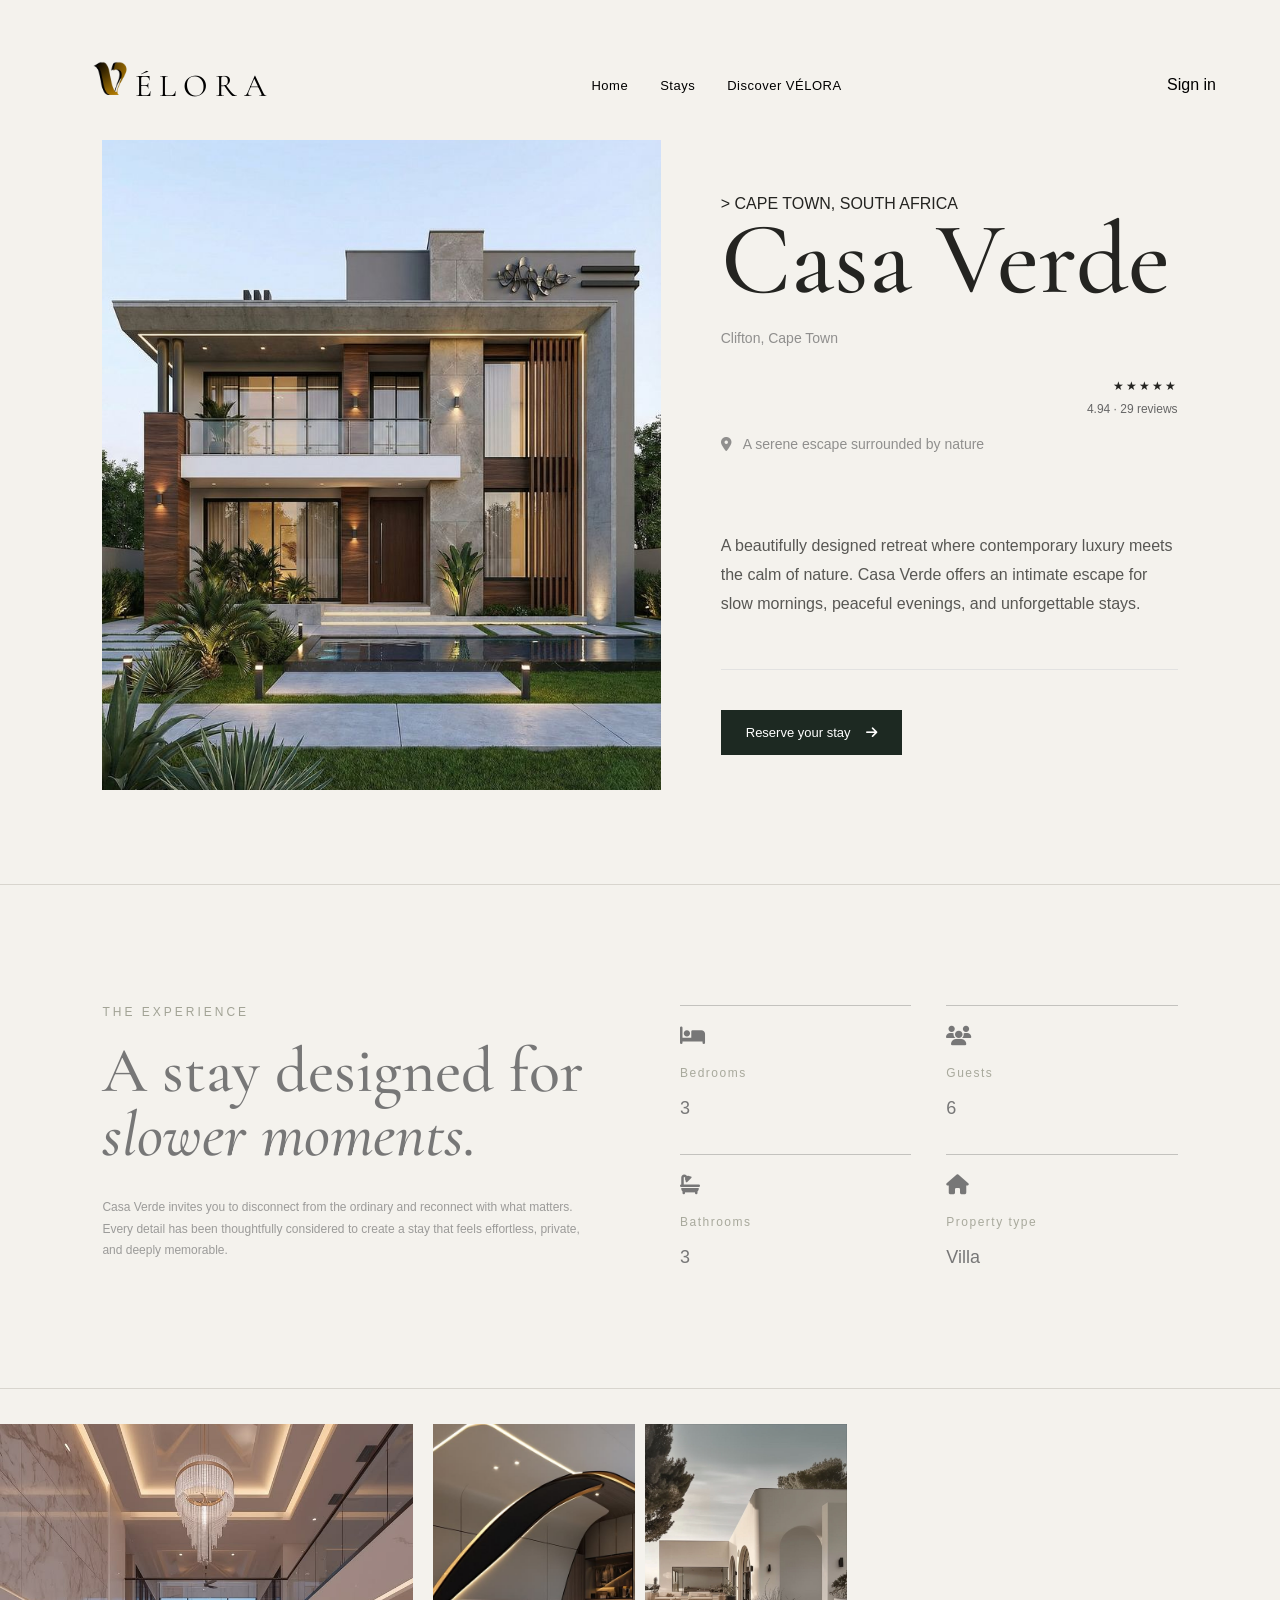
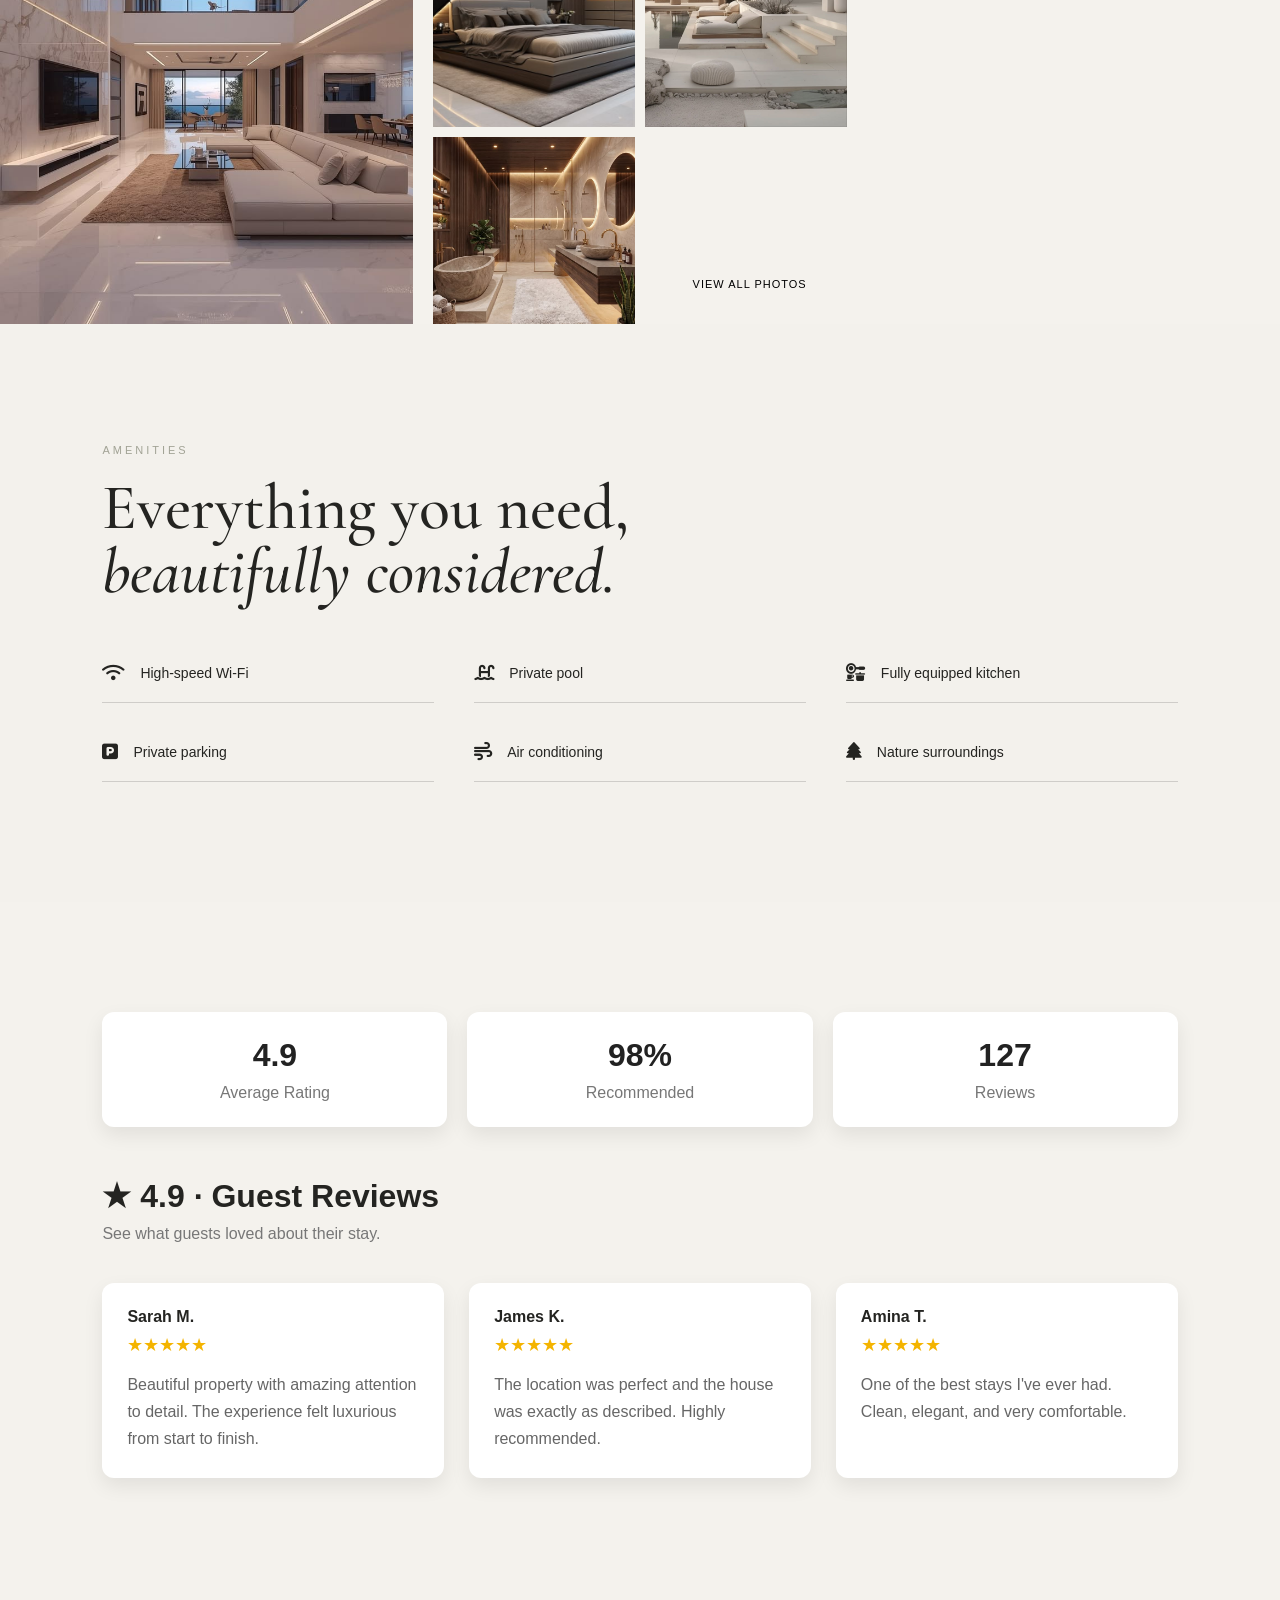
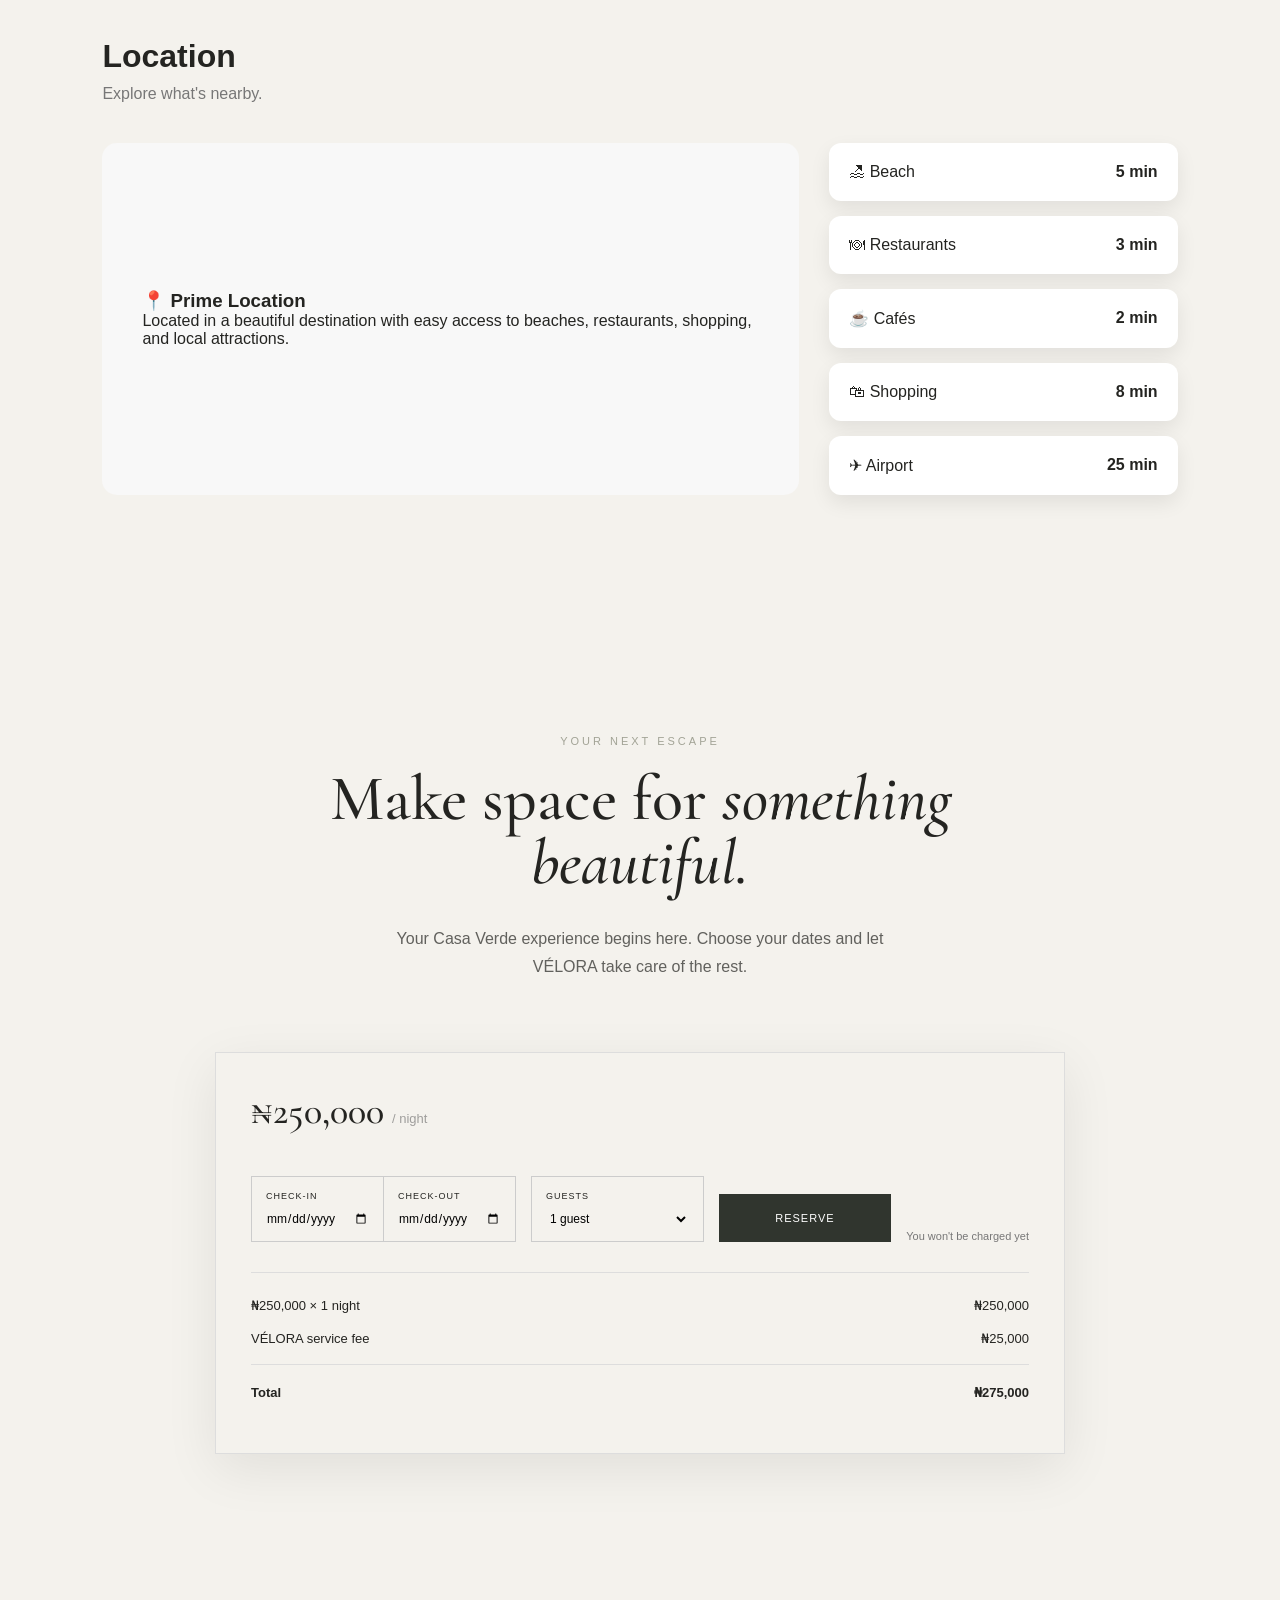
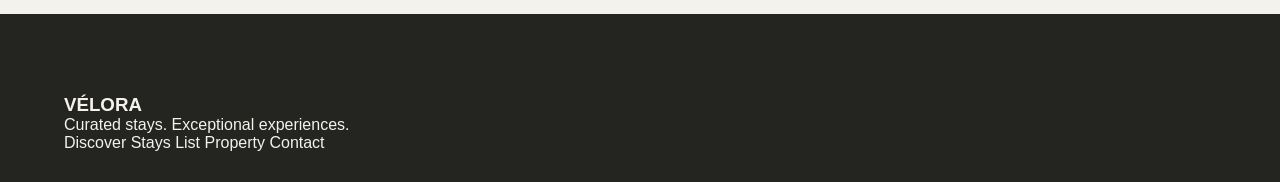
==== casa-verde.html @ ba7c0f35 "Iniial commit" ====
<!DOCTYPE html>
<html lang="en">
<head>
    <meta charset="UTF-8">
    <meta name="viewport" content="width=device-width, initial-scale=1.0">

    <title>Casa Verde | VÉLORA</title>

    <!-- Google Fonts -->
    <link rel="preconnect" href="https://fonts.googleapis.com">
    <link rel="preconnect" href="https://fonts.gstatic.com" crossorigin>

    <link href="https://fonts.googleapis.com/css2?family=Cormorant+Garamond:wght@400;500;600;700&family=Inter:wght@300;400;500;600&display=swap" rel="stylesheet">

    <!-- Font Awesome -->
    <link rel="stylesheet" href="https://cdnjs.cloudflare.com/ajax/libs/font-awesome/6.5.2/css/all.min.css">

    <!-- CSS -->
    <link rel="stylesheet" href="velora.css">
</head>

<body>

    <!-- HEADER -->
    <header class="navbar2">

                   <div class="logo"><img src="logo-removebg-preview.png" class="logm"> <span class="logt">É L O R A</span></div>

        <nav class="nav-links">
            <a href="velora.html">Home</a>
            <a href="stays.html">Stays</a>
            <a href="discover.html">Discover VÉLORA</a>
        </nav>

        <div class="nav-actions">
          

            <a href="sign.html" class="sign-in-btn">
                Sign in
            </a>

            <button class="menu-btn">
                <i class="fa-solid fa-bars"></i>
            </button>
        </div>

    </header>


    <!-- PROPERTY HERO -->
    <main>

        <section class="property-hero">

            <div class="property-hero-image">
                <img src="c.jpeg" alt="Casa Verde">
            </div>

            <div class="property-hero-content">

                <p class="section-label"
                   id="propertyCountry"></p>>
                    CAPE TOWN, SOUTH AFRICA
                </p>


                <h1>
                    Casa Verde
                </h1>
 <p class="property-location"
   id="propertyLocation">

    Clifton, Cape Town

</p>

            <div class="property-rating">

                <span>
                    ★★★★★
                </span>
<p id="propertyRating">
    4.94 · 29 reviews
</p>
            </div>
                <p class="property-location">
                    <i class="fa-solid fa-location-dot"></i>
                    A serene escape surrounded by nature
                </p>

                <p class="property-description">
                    A beautifully designed retreat where contemporary luxury
                    meets the calm of nature. Casa Verde offers an intimate
                    escape for slow mornings, peaceful evenings, and unforgettable stays.
                </p>

                <a href="#booking" class="primary-btn">
                    Reserve your stay
                    <i class="fa-solid fa-arrow-right"></i>
                </a>

            </div>

        </section>


        <!-- PROPERTY DETAILS -->
        <section class="property-details">

            <div class="details-intro">

                <p class="section-label">
                    THE EXPERIENCE
                </p>

                <h2>
                    A stay designed for
                    <em>slower moments.</em>
                </h2>

                <p>
                    Casa Verde invites you to disconnect from the ordinary
                    and reconnect with what matters. Every detail has been
                    thoughtfully considered to create a stay that feels
                    effortless, private, and deeply memorable.
                </p>

            </div>


            <div class="property-info-grid">

                <div class="info-item">
                    <i class="fa-solid fa-bed"></i>
                    <span>Bedrooms</span>
                    <strong>3</strong>
                </div>

                <div class="info-item">
                    <i class="fa-solid fa-users"></i>
                    <span>Guests</span>
                    <strong>6</strong>
                </div>

                <div class="info-item">
                    <i class="fa-solid fa-bath"></i>
                    <span>Bathrooms</span>
                    <strong>3</strong>
                </div>

                <div class="info-item">
                    <i class="fa-solid fa-house"></i>
                    <span>Property type</span>
                    <strong>Villa</strong>
                </div>

            </div>

        </section>


        <!-- GALLERY -->
   

        <!-- IMAGE GALLERY -->

        <section class="gallery-grid">

            <div class="gallery-main">
<img id="mainPropertyImage"
     src="ca1.jpeg"
     alt="The Olive Residence">

            </div>


            <div class="gallery-small">

                <img src="ca2.jpeg"
                     alt="Living room">

                <img src="ca3.jpeg"
                     alt="Bedroom">
  <div class="gs">
                 <img src="ca4.jpeg"
                     alt="Outdoor area"></div>
                     

              <a href="photo-casa.html">
                  <button class="view-gallery-btn">

                    View all photos

                </button>

              </a>
            </div>

        </section>


        <!-- AMENITIES -->
        <section class="amenities-section">

            <div class="amenities-heading">

                <p class="section-label">
                    AMENITIES
                </p>

                <h2>
                    Everything you need,
                    <em>beautifully considered.</em>
                </h2>

            </div>


            <div class="amenities-grid">

                <div class="amenity">
                    <i class="fa-solid fa-wifi"></i>
                    <span>High-speed Wi-Fi</span>
                </div>

                <div class="amenity">
                    <i class="fa-solid fa-water-ladder"></i>
                    <span>Private pool</span>
                </div>

                <div class="amenity">
                    <i class="fa-solid fa-kitchen-set"></i>
                    <span>Fully equipped kitchen</span>
                </div>

                <div class="amenity">
                    <i class="fa-solid fa-square-parking"></i>
                    <span>Private parking</span>
                </div>

                <div class="amenity">
                    <i class="fa-solid fa-wind"></i>
                    <span>Air conditioning</span>
                </div>

                <div class="amenity">
                    <i class="fa-solid fa-tree"></i>
                    <span>Nature surroundings</span>
                </div>

            </div>

        </section>

        <section class="reviews-section">

<div class="review-stats">

    <div class="stat-card">
        <h3>4.9</h3>
        <p>Average Rating</p>
    </div>

    <div class="stat-card">
        <h3>98%</h3>
        <p>Recommended</p>
    </div>

    <div class="stat-card">
        <h3>127</h3>
        <p>Reviews</p>
    </div>

</div>

    <div class="reviews-header">

        <h2>★ 4.9 · Guest Reviews</h2>

        <p>See what guests loved about their stay.</p>

    </div>

    <div class="reviews-grid">

        <div class="review-card">

            <h4>Sarah M.</h4>

            <span>★★★★★</span>

            <p>
                Beautiful property with amazing attention to detail.
                The experience felt luxurious from start to finish.
            </p>

        </div>

        <div class="review-card">

            <h4>James K.</h4>

            <span>★★★★★</span>

            <p>
                The location was perfect and the house was exactly
                as described. Highly recommended.
            </p>

        </div>

        <div class="review-card">

            <h4>Amina T.</h4>

            <span>★★★★★</span>

            <p>
                One of the best stays I've ever had.
                Clean, elegant, and very comfortable.
            </p>

        </div>

    </div>

</section>
<section class="location-section">

    <div class="section-title">
        <h2>Location</h2>
        <p>Explore what's nearby.</p>
    </div>

    <div class="location-grid">

        <div class="map-placeholder">

            <h3>📍 Prime Location</h3>

            <p>
                Located in a beautiful destination with easy access
                to beaches, restaurants, shopping, and local attractions.
            </p>

        </div>

        <div class="nearby-places">

            <div class="place-item">
                <span>🏖 Beach</span>
                <strong>5 min</strong>
            </div>

            <div class="place-item">
                <span>🍽 Restaurants</span>
                <strong>3 min</strong>
            </div>

            <div class="place-item">
                <span>☕ Cafés</span>
                <strong>2 min</strong>
            </div>

            <div class="place-item">
                <span>🛍 Shopping</span>
                <strong>8 min</strong>
            </div>

            <div class="place-item">
                <span>✈ Airport</span>
                <strong>25 min</strong>
            </div>

        </div>

    </div>

</section>

        <!-- BOOKING -->
       <!-- BOOKING -->
<section class="booking-section" id="booking">

    <div class="booking-content">

        <p class="section-label">
            YOUR NEXT ESCAPE
        </p>

        <h2>
            Make space for
            <em>something beautiful.</em>
        </h2>

        <p>
            Your Casa Verde experience begins here.
            Choose your dates and let VÉLORA take care of the rest.
        </p>

    </div>


    <!-- BOOKING CARD -->

            <aside class="booking-card">

                <div class="booking-price">

                    <strong id="propertyPrice">
    ₦250,000
</strong>
                    <span>
                        / night
                    </span>

                </div>


                <div class="booking-form">


                    <div class="booking-dates">

                        <div>

                            <label>
                                CHECK-IN
                            </label>

                            <input
                                type="date"
                                id="checkIn"
                            >

                        </div>


                        <div>

                            <label>
                                CHECK-OUT
                            </label>

                            <input
                                type="date"
                                id="checkOut"
                            >

                        </div>

                    </div>


                    <div class="guest-selector">

                        <label>
                            GUESTS
                        </label>

                        <select id="guestCount">

                            <option value="1">
                                1 guest
                            </option>

                            <option value="2">
                                2 guests
                            </option>

                            <option value="3">
                                3 guests
                            </option>

                            <option value="4">
                                4 guests
                            </option>

                        </select>

                    </div>


                    <button
                        class="reserve-btn"
                        id="reserveButton">

                        Reserve

                    </button>


                    <p class="booking-note">

                        You won't be charged yet

                    </p>

                </div>


                <div class="price-breakdown">

                    <div>

                        <span>
                            ₦250,000 ×
                            <span id="nightCount">
                                1
                            </span>
                            night
                        </span>

                        <span id="stayTotal">
                            ₦250,000
                        </span>

                    </div>


                    <div>

                        <span>
                            VÉLORA service fee
                        </span>

                        <span>
                            ₦25,000
                        </span>

                    </div>


                    <div class="total-price">

                        <strong>
                            Total
                        </strong>

                        <strong id="totalPrice">
                            ₦275,000
                        </strong>

                    </div>

                </div>

            </aside>

        </section>

    </main>


    <footer class="footer">

    <div class="footer-content">

        <h3>VÉLORA</h3>

        <p>
            Curated stays. Exceptional experiences.
        </p>

        <div class="footer-links">

            <a href="discover.html">Discover</a>
            <a href="stays.html">Stays</a>
            <a href="list-property.html">List Property</a>
            <a href="contact.html">Contact</a>

        </div>

    </div>

</footer>
  
    <script src="velora.js"></script>

</body>

</html>
---- velora.css ----
/* =========================
   VÉLORA DESIGN SYSTEM
========================= */
html{
    scroll-behavior:smooth;
}
:root {
    --ivory: #F4F2ED;
    --charcoal: #242421;
    --olive: #777A68;
    --sand: #D8D0C2;
    --forest: #30352E;
    --white: #FFFFFF;

    --heading-font: "Cormorant Garamond", serif;
    --body-font: "Manrope", sans-serif;
}

/* =========================
   RESET
========================= */

* {
    margin: 0;
    padding: 0;
    box-sizing: border-box;
}

html {
    scroll-behavior: smooth;
}

body {
    background-color: var(--ivory);
    color: var(--charcoal);
    font-family: var(--body-font);
}

img {
    width: 100%;
    display: block;
}

a {
    color: inherit;
    text-decoration: none;
}

button {
    font-family: inherit;
    cursor: pointer;
}

/* =========================
   NAVIGATION
========================= */

.navbar {
    position: absolute;
    top: 0;
    left: 0;
    width: 100%;
    padding: 24px 5%;
    display: flex;
    align-items: center;
    justify-content: space-between;
    color: var(--white);
    z-index: 10;
}

.navbar2 {
    position: absolute;
    top: 0;
    left: 0;
    width: 100%;
    padding: 24px 5%;
    display: flex;
    align-items: center;
    justify-content: space-between;
    color: black;
    z-index: 10;
}


.logo {
    display: flex;
    align-items: center;
  gap: 3px;
}
.logm{
    margin-top: 32px;
    height: 90px;
    width: auto;
    
}
.logt{
    font-size: 32px;
margin-left: -22px;
padding-left: 0;
font-family: var(--heading-font);
}
.nav-links {
    display: flex;
    gap: 32px;
}

.nav-links a,
.sign-in {
    font-size: 13px;
    letter-spacing: 0.5px;
}

.nav-actions {
    display: flex;
    align-items: center;
    gap: 24px;
}

.list-property {
    border: 1px solid rgba(255, 255, 255, 0.7);
    padding: 12px 20px;
    font-size: 12px;
}

.menu-btn {
    display: none;
    background: none;
    border: none;
    color: black;
    font-size: 24px;
}


/* =========================
   HERO
========================= */

.hero {
    min-height: 100vh;

    position: relative;

    background-image: url("1a.jpeg");
    background-size: cover;
    background-position: center;

    display: flex;
    align-items: center;
    justify-content: center;

    color: var(--white);
}

.hero-overlay {
    position: absolute;
    inset: 0;

    background: rgba(0, 0, 0, 0.28);
}

.hero-content {
    position: relative;

    max-width: 850px;
    text-align: center;

    padding: 20px;
}

.hero-label {
    font-size: 11px;
    letter-spacing: 3px;
    margin-bottom: 24px;
}

.hero h1 {
    font-family: var(--heading-font);

    font-size: clamp(56px, 7vw, 100px);

    font-weight: 400;
    line-height: 0.95;

    margin-bottom: 24px;
}

.hero-description {
    max-width: 500px;
    margin: auto;

    font-size: 15px;
    line-height: 1.7;
}



.search-bar {
    position: absolute;
    bottom: 40px;
    left: 50%;
    transform: translateX(-50%);
    width: 90%;
    max-width: 1000px;
    background: var(--ivory);
    color: var(--charcoal);
    padding: 10px;
    display: flex;
    align-items: center;
    box-shadow: 0 10px 40px rgba(0, 0, 0, 0.15);
}

.search-item {
    flex: 1;
    padding: 12px 20px;
    border-right: 1px solid #ddd;
}


.search-btn {
    border: none;
    background: var(--forest);
    color: var(--white);

    padding: 20px 28px;

    text-transform: uppercase;
    letter-spacing: 1px;
    font-size: 11px;
}


.search-item label {

    font-size: 11px;

    letter-spacing: 1.5px;

    color: #333;

}


.search-item input {

    width: 100%;

    border: none;

    outline: none;

    background: transparent;

    font-family: inherit;

    font-size: 15px;

    color: #333;

}


.search-item input::placeholder {

    color: #777;

}


/* GUEST CONTROL */

.guest-control {

    display: flex;

    align-items: center;

    gap: 15px;

}


.guest-control button {

    width: 28px;

    height: 28px;

    border: 1px solid #aaa;

    background: transparent;

    font-size: 18px;

    cursor: pointer;

    transition: 0.3s ease;

}


.guest-control button:hover {

    background-color: var(--forest);

    color: white;

    border-color: var(--forest);

}


.guest-control span {

    min-width: 3px;

    text-align: center;

}



.search-btn {
    border: none;

    background: var(--forest);
    color: var(--white);

    padding: 20px 28px;

    text-transform: uppercase;
    letter-spacing: 1px;
    font-size: 11px;
}


/* =========================
   INTRODUCTION SECTION
========================= */

.intro-section {
    min-height: 800px;

    padding: 140px 8%;

    display: grid;
    grid-template-columns: 0.9fr 1.1fr;
    gap: 10%;

    align-items: center;
}

.intro-content {
    max-width: 520px;
}

.section-label {
    margin-bottom: 30px;
    font-size: 10px;
    letter-spacing: 3px;
    text-transform: uppercase;

    color: var(--olive);
}

.intro-content h2 {
    font-family: var(--heading-font);
    font-size: clamp(48px, 5vw, 76px);
    font-weight: 400;
    line-height: 0.95;
    margin-bottom: 35px;
}

.intro-content h2 em {
    display: block;
    color: var(--olive);
}

.intro-text {
    max-width: 400px;

    color: #666;

    font-size: 15px;
    line-height: 1.8;

    margin-bottom: 35px;
}

.text-link {
    display: inline-flex;
    align-items: center;
    gap: 15px;

    font-size: 12px;
    text-transform: uppercase;
    letter-spacing: 1.5px;

    border-bottom: 1px solid var(--charcoal);

    padding-bottom: 8px;
}

.text-link span {
    font-size: 18px;
    transition: transform 0.3s ease;
}

.text-link:hover span {
    transform: translateX(8px);
}

.intro-image {
    height: 650px;
    overflow: hidden;
}

.intro-image {
    width: 100%;
    height: 100%;
    object-fit: cover;
    transition: transform 0.8s ease;
}

.intro-image:hover img {
    transform: scale(1.04);
}

/* =========================
   FEATURED STAYS
========================= */

.featured-stays {
    padding: 140px 5%;
}

.section-header {
    display: flex;
    align-items: end;
    justify-content: space-between;

    margin-bottom: 60px;
}

.section-header h2 {
    font-family: var(--heading-font);

    font-size: clamp(50px, 6vw, 82px);

    font-weight: 400;
    line-height: 0.9;
}

.section-header h2 em {
    color: var(--olive);
}

.stays-grid {
    display: grid;

    grid-template-columns: repeat(3, 1fr);

    gap: 24px;
}

.stay-card {
    cursor: pointer;
}

.stay-image {
    height: 500px;

    position: relative;

    overflow: hidden;

    background-color: var(--sand);
}

.stay-image img {
    width: 100%;
    height: 100%;

    object-fit: cover;

    transition: transform 0.8s ease;
}

.stay-card:hover .stay-image img {
    transform: scale(1.05);
}

.favorite-btn {
    position: absolute;
    top: 20px;
    right: 20px;
    width: 42px;
    height: 42px;
    cursor: pointer;
    border: none;
    border-radius: 50%;
    background: rgba(255, 255, 255, 0.9);
    font-size: 22px;
    transition: all 0.3s ease;
}

.favorite-btn:hover {
    background: var(--forest);
    color: var(--white);
}
.favorite-btn.liked{
    color: rgb(177, 9, 9);
}
.stay-info {
    padding-top: 20px;
}

.stay-title {
    display: flex;

    justify-content: space-between;
    align-items: center;
}

.stay-title h3 {
    font-family: var(--heading-font);

    font-size: 28px;

    font-weight: 500;
}

.stay-title span {
    font-size: 10px;
    letter-spacing: 2px;
}

.stay-location {
    margin-top: 6px;

    font-size: 13px;
}

.stay-details {
    margin-top: 12px;

    color: #777;

    font-size: 12px;
}

.stay-price {
    margin-top: 15px;

    font-size: 14px;
    font-weight: 600;
}

.stay-price span {
    color: #777;
    font-weight: 400;
}

/* =========================
   DESTINATIONS
========================= */

.destinations-section {
    padding: 140px 5%;

    background-color: var(--sand);
}

.destinations-header {
    display: flex;

    align-items: end;
    justify-content: space-between;

    margin-bottom: 60px;
}

.destinations-header h2 {
    font-family: var(--heading-font);

    font-size: clamp(50px, 6vw, 82px);

    font-weight: 400;
    line-height: 0.9;
}

.destinations-header h2 em {
    color: var(--olive);
}

.destinations-intro {
    max-width: 300px;

    color: #666;

    font-size: 14px;
    line-height: 1.7;
}

.destinations-grid {
    display: grid;

    grid-template-columns: 1.4fr 1fr 1fr;

    gap: 20px;

    min-height: 650px;
}

.destination-card {
    position: relative;

    min-height: 500px;

    overflow: hidden;

    color: var(--white);
}

.destination-card img {
    width: 100%;
    height: 100%;

    object-fit: cover;

    transition: transform 0.8s ease;
}

.destination-card:hover img {
    transform: scale(1.06);
}

.destination-overlay {
    position: absolute;

    inset: 0;

    background: linear-gradient(
        to top,
        rgba(0, 0, 0, 0.65),
        transparent 60%
    );
}

.destination-content {
    position: absolute;

    left: 30px;
    bottom: 30px;
}

.destination-content p {
    font-size: 10px;

    letter-spacing: 3px;

    margin-bottom: 10px;
}

.destination-content h3 {
    font-family: var(--heading-font);

    font-size: 52px;

    font-weight: 400;

    margin-bottom: 10px;
}

.destination-content span {
    font-size: 11px;

    letter-spacing: 1px;

    text-transform: uppercase;
}

/* =========================
   SIGNATURE PROPERTY
========================= */

.signature-property {
    padding: 160px 8%;

    display: grid;

    grid-template-columns: 1.1fr 0.9fr;

    gap: 10%;

    align-items: center;
}

.signature-image {
    height: 750px;

    position: relative;

    overflow: hidden;
}

.signature-image img {
    width: 100%;
    height: 100%;

    object-fit: cover;

    transition: transform 1s ease;
}

.signature-image:hover img {
    transform: scale(1.04);
}

.image-label {
    position: absolute;

    left: 25px;
    bottom: 25px;

    color: var(--white);

    font-size: 10px;

    letter-spacing: 2px;
}

.signature-content {
    max-width: 480px;
}

.signature-content h2 {
    font-family: var(--heading-font);

    font-size: clamp(50px, 5vw, 78px);

    font-weight: 400;

    line-height: 0.9;

    margin-bottom: 35px;
}

.signature-content h2 em {
    display: block;

    color: var(--olive);
}

.signature-description {
    color: #666;

    font-size: 15px;

    line-height: 1.8;

    margin-bottom: 45px;
}

.property-details {
    display: grid;

    grid-template-columns: repeat(3, 1fr);

    gap: 20px;

    padding: 25px 0;

    margin-bottom: 35px;

    border-top: 1px solid #D8D5CE;
    border-bottom: 1px solid #D8D5CE;
}

.property-details span {
    display: block;

    font-size: 9px;

    letter-spacing: 1.5px;

    color: var(--olive);

    margin-bottom: 8px;
}

.property-details p {
    font-size: 12px;
}

/* =========================
   SERVICES
========================= */

.services-section {
    padding: 140px 8%;

    background-color: var(--sand);
}

.services-header {
    max-width: 650px;

    margin-bottom: 90px;
}

.services-header h2 {
    font-family: var(--heading-font);

    font-size: clamp(50px, 6vw, 82px);

    font-weight: 400;

    line-height: 0.9;
}

.services-header h2 em {
    display: block;

    color: var(--olive);
}

.services-grid {
    display: grid;

    grid-template-columns: repeat(4, 1fr);

    border-top: 1px solid rgba(36, 36, 33, 0.25);
}

.service-item {
    position: relative;
    padding: 35px 30px 20px 0;
    min-height: 300px;
    border-right: 1px solid rgba(36, 36, 33, 0.25);
}

.back1{
    background: url(d1.jpeg);
    background-size: cover;
    height: 250px;
}

.back2{
    background: url(d2.jpeg);
    background-size: cover;
    height: 250px;
}

.back3{
    background: url(d3.jpeg);
    background-size: cover;
    height: 250px;
}

.back4{
    background: url(d4.jpeg);
    background-size: cover;
    height: 250px;
}

.service-item:not(:first-child) {
    padding-left: 30px;
}

.service-item:last-child {
    border-right: none;
}

.service-number {
    font-size: 11px;

    color: black;
}

.service-icon {
    margin-top: 50px;

    font-size: 32px;

    font-family: var(--heading-font);
}

.service-item h3 {
    margin-top: 25px;

    font-family: var(--heading-font);

    font-size: 28px;

    font-weight: 500;
}

.service-item p {
    max-width: 220px;

    margin-top: 15px;

    color: #666;

    font-size: 13px;

    line-height: 1.7;
}

/* =========================
   CTA SECTION
========================= */

.cta-section {
    min-height: 650px;

    padding: 120px 8%;

    display: flex;
    align-items: center;
    justify-content: center;

    text-align: center;

    background-color: var(--forest);

    color: var(--ivory);
}

.cta-content {
    max-width: 800px;
}

.cta-content .section-label {
    color: var(--sand);
}

.cta-content h2 {
    font-family: var(--heading-font);

    font-size: clamp(60px, 8vw, 110px);

    font-weight: 400;

    line-height: 0.85;

    margin-bottom: 50px;
}

.cta-content h2 em {
    display: block;

    color: var(--sand);
}

.cta-button {
    display: inline-flex;

    align-items: center;
    gap: 20px;

    padding: 18px 28px;

    border: 1px solid var(--sand);

    font-size: 11px;

    text-transform: uppercase;

    letter-spacing: 1.5px;

    transition: all 0.3s ease;
}

.cta-button:hover {
    background-color: var(--ivory);

    color: var(--forest);
}

.cta-button span {
    font-size: 18px;
}

/* =========================
   NEWSLETTER
========================= */

.newsletter-section {
    padding: 120px 8%;

    display: flex;

    align-items: end;
    justify-content: space-between;

    gap: 60px;
}

.newsletter-content {
    max-width: 500px;
}

.newsletter-content h2 {
    font-family: var(--heading-font);

    font-size: 64px;

    font-weight: 400;

    margin-bottom: 20px;
}

.newsletter-content > p:last-child {
    color: #666;

    font-size: 14px;

    line-height: 1.7;
}

.newsletter-form {
    display: flex;

    width: 100%;
    max-width: 500px;

    border-bottom: 1px solid var(--charcoal);
}

.newsletter-form input {
    flex: 1;

    padding: 18px 0;

    border: none;
    outline: none;

    background: transparent;

    font-family: var(--body-font);
}

.newsletter-form button {
    padding: 18px 0;

    border: none;

    background: transparent;

    text-transform: uppercase;

    font-size: 10px;

    letter-spacing: 1px;
}

/* =========================
   FOOTER
========================= */

.footer {
    padding: 80px 5% 30px;

    background-color: var(--charcoal);

    color: var(--ivory);
}

.footer-top {
    display: grid;

    grid-template-columns: 2fr repeat(3, 1fr);

    gap: 60px;

    padding-bottom: 100px;
}

.footer-logo {
    font-family: var(--heading-font);

    font-size: 42px;

    letter-spacing: 5px;
}

.footer-brand p {
    margin-top: 15px;

    color: #aaa;

    font-size: 13px;
}

.footer-column {
    display: flex;

    flex-direction: column;

    gap: 14px;
}

.footer-column h4 {
    margin-bottom: 15px;

    color: var(--sand);

    font-size: 10px;

    text-transform: uppercase;

    letter-spacing: 2px;
}

.footer-column a {
    color: #aaa;

    font-size: 13px;

    transition: color 0.3s ease;
}

.footer-column a:hover {
    color: var(--ivory);
}

.footer-bottom {
    display: flex;

    justify-content: space-between;

    padding-top: 25px;

    border-top: 1px solid #444;

    color: #777;

    font-size: 11px;
}

.footer-bottom div {
    display: flex;

    gap: 25px;
}

/* =========================================
   JAVASCRIPT INTERACTION STYLES
========================================= */


/* NAVBAR AFTER SCROLL */

.navbar.scrolled {
    position: fixed;

    background-color: var(--ivory);

    color: var(--charcoal);

    box-shadow: 0 5px 20px rgba(0, 0, 0, 0.08);

    transition: all 0.4s ease;
}

.navbar.scrolled .list-property {
    border-color: var(--charcoal);
}


/* FAVORITE BUTTON */

.favorite-btn.liked {
    background-color: white;

    color: rgb(177, 9, 9);
}


/* SEARCH ACTIVE STATE */

.search-item.active {
    background-color: var(--sand);
}


/* SCROLL REVEAL */

.reveal {
    opacity: 0;

    transform: translateY(40px);

    transition:
        opacity 0.8s ease,
        transform 0.8s ease;
}

.revealed {
    opacity: 1;

    transform: translateY(0);
}


/* PAGE LOADING */

body {
    opacity: 0;

    transition: opacity 0.5s ease;
}

body.loaded {
    opacity: 1;
}

/* =========================
   STAYS PAGE
========================= */

.stays-navbar {
    position: relative;

    padding: 24px 5%;

    display: flex;

    align-items: center;
flex-direction: row;

    justify-content: space-between;

    background-color: var(--ivory);

    color: var(--charcoal);
}

.stays-nav-links {
    display: flex;
    gap: 32px;
}

.stays-nav-links a,
.stays-nav-actions a {
    font-size: 13px;
}

.stays-nav-actions {
    display: flex;

    align-items: center;

    gap: 24px;
}

.stays-header-section {
    padding: 120px 8% 80px;

    max-width: 900px;
}

.stays-header-section h1 {
    font-family: var(--heading-font);

    font-size: clamp(60px, 8vw, 110px);

    font-weight: 400;

    line-height: 0.85;
}

.stays-header-section h1 em {
    display: block;

    color: var(--olive);
}

.stays-header-section > p:last-child {
    max-width: 450px;

    margin-top: 30px;

    color: #666;

    font-size: 15px;

    line-height: 1.7;
}


/* FILTERS */

.filter-section {
    margin: 0 5% 70px;
    padding: 15px;
    display: flex;
    align-items: center;
    gap: 10px;
    border: 1px solid #ddd;
    background: var(--ivory);
    color: var(--charcoal);
    box-shadow: 0 10px 40px rgba(0, 0, 0, 0.15);
}

.filter-item {
    flex: 1;

    padding: 10px 20px;

    border-right: 1px solid #ddd;
}

.filter-item span {
    display: block;

    margin-bottom: 8px;

    color: var(--olive);

    font-size: 10px;

    text-transform: uppercase;

    letter-spacing: 1px;
}

.filter-item select,
#sortFilter {
    width: 100%;

    border: none;

    outline: none;

    background: transparent;

    font-family: var(--body-font);

    font-size: 13px;
}

#filterButton {
    padding: 20px 30px;

    border: none;

    background-color: var(--forest);

    color: var(--white);

    text-transform: uppercase;

    letter-spacing: 1px;

    font-size: 10px;
}


/* RESULTS */

.results-header {
    margin: 0 5% 30px;

    display: flex;

    justify-content: space-between;

    align-items: center;
}

.results-header p {
    font-size: 14px;
}

#resultsCount {
    font-weight: 700;
}


/* PROPERTY GRID */

.all-stays-grid {
    padding: 0 5% 120px;

    display: grid;

    grid-template-columns: repeat(3, 1fr);

    gap: 40px 24px;
}

.property-card {
    cursor: pointer;
}

.property-image {
    height: 480px;

    position: relative;

    overflow: hidden;
}

.property-image img {
    width: 100%;
    height: 100%;

    object-fit: cover;

    transition: transform 0.8s ease;
}

.property-card:hover .property-image img {
    transform: scale(1.05);
}

.property-info {
    padding-top: 18px;

    display: flex;

    justify-content: space-between;

    gap: 15px;
}

.property-info h2 {
    font-family: var(--heading-font);

    font-size: 28px;

    font-weight: 500;
}

.property-info p {
    margin-top: 5px;

    font-size: 13px;

    color: #666;
}

.property-info > span {
    font-size: 10px;

    letter-spacing: 1px;
}

.property-details {
    margin-top: 14px;

    color: #777;

    font-size: 12px;
}

.property-price {
    margin-top: 12px;

    font-size: 14px;

    font-weight: 600;
}

.property-price span {
    color: #777;

    font-weight: 400;
}

/* =========================
   PROPERTY DETAILS PAGE
========================= */

.property-navbar {
    padding: 24px 5%;

    display: flex;

    align-items: center;

    justify-content: space-between;

    background-color: var(--ivory);
}

.property-nav-links {
    display: flex;

    gap: 32px;
}

.property-nav-links a,
.property-nav-actions a {
    font-size: 13px;
}

.property-nav-actions {
    display: flex;

    align-items: center;

    gap: 25px;
}

.property-header {
    padding: 100px 8% 50px;

    display: flex;

    justify-content: space-between;

    align-items: end;
}

.property-header h1 {
    font-family: var(--heading-font);

    font-size: clamp(55px, 7vw, 100px);

    font-weight: 400;

    line-height: 0.85;
}

.property-location {
    margin-top: 20px;

    color: #666;

    font-size: 14px;
}

.property-rating {
    text-align: right;
}

.property-rating span {
    font-size: 12px;

    letter-spacing: 2px;
}

.property-rating p {
    margin-top: 8px;

    color: #666;

    font-size: 12px;
}


/* GALLERY */

.property-gallery {
    margin: 0 5%;

    height: 650px;

    display: grid;

    grid-template-columns: 1.5fr 1fr;

    gap: 10px;

    overflow: hidden;
}

.gallery-main {
    height: 100%;
}

.gallery-main img,
.gallery-small img {
    width: 100%;
    height: 100%;

    object-fit: cover;
}

.gallery-small {
    position: relative;

    display: grid;
    grid-template-columns: 3fr 3fr;
    transform: all ease-in-out 0.5s;
    gap: 10px;
}



.view-gallery-btn {
    position: absolute;

    right: 20px;
    bottom: 20px;

    padding: 14px 20px;

    border: none;

    background-color: var(--ivory);

    font-size: 11px;

    text-transform: uppercase;

    letter-spacing: 1px;
}


/* CONTENT */

.property-layout {
    padding: 100px 8% 150px;

    display: grid;

    grid-template-columns: 1.2fr 0.8fr;

    gap: 10%;

    align-items: start;
}

.host-section {
    padding-bottom: 35px;

    display: flex;

    justify-content: space-between;

    align-items: center;

    border-bottom: 1px solid #ddd;
}

.host-section h2,
.property-description h2,
.amenities-section h2 {
    font-family: var(--heading-font);

    font-size: 32px;

    font-weight: 500;
}

.host-section p {
    margin-top: 10px;

    color: #666;

    font-size: 13px;
}

.host-avatar {
    width: 55px;
    height: 55px;

    display: flex;

    align-items: center;
    justify-content: center;

    border-radius: 50%;

    background-color: var(--forest);

    color: var(--white);

    font-family: var(--heading-font);

    font-size: 25px;
}

.property-description {
    padding: 50px 0;

    border-bottom: 1px solid #ddd;
}

.property-description p {
    max-width: 600px;

    margin-top: 20px;

    color: #666;

    font-size: 14px;

    line-height: 1.8;
}


/* AMENITIES */

.amenities-section {
    padding-top: 50px;
}

.amenities-grid {
    margin-top: 30px;

    display: grid;

    grid-template-columns: repeat(2, 1fr);

    gap: 25px;
}

.amenity {
    display: flex;

    align-items: center;

    gap: 15px;
}

.amenity span {
    font-size: 24px;
}

.amenity p {
    font-size: 13px;
}


/* BOOKING CARD */

.booking-card {
    position: sticky;

    top: 100px;

    padding: 30px;

    border: 1px solid #ddd;

    box-shadow: 0 15px 40px rgba(0, 0, 0, 0.06);
}

.booking-price strong {
    font-family: var(--heading-font);

    font-size: 34px;

    font-weight: 500;
}

.booking-price span {
    color: #666;

    font-size: 13px;
}

.booking-form {
    margin-top: 30px;
}

.booking-dates {
    display: grid;

    grid-template-columns: 1fr 1fr;

    border: 1px solid #ccc;
}

.booking-dates > div {
    padding: 14px;

}

.booking-dates > div:first-child {
    border-right: 1px solid #ccc;
}

.booking-form label {
    display: block;

    margin-bottom: 8px;

    font-size: 9px;

    letter-spacing: 1px;
}

.booking-form input,
.booking-form select {
    width: 100%;

    border: none;

    outline: none;

    background: transparent;

    font-family: var(--body-font);

    font-size: 12px;
}

.guest-selector {
    margin-top: 12px;

    padding: 14px;

    border: 1px solid #ccc;
}

.reserve-btn {
    width: 100%;

    margin-top: 20px;

    padding: 18px;

    border: none;

    background-color: var(--forest);

    color: var(--white);

    font-size: 11px;

    text-transform: uppercase;

    letter-spacing: 1px;

    cursor: pointer;
}

.booking-note {
    margin-top: 15px;

    text-align: center;

    color: #777;

    font-size: 11px;
}


/* PRICE BREAKDOWN */

.price-breakdown {
    margin-top: 30px;

    padding-top: 25px;

    border-top: 1px solid #ddd;

    font-size: 13px;
}

.price-breakdown > div {
    display: flex;

    justify-content: space-between;

    margin-bottom: 18px;
}

.total-price {
    padding-top: 20px;

    border-top: 1px solid #ddd;
}

/* =========================================
   AUTHENTICATION
========================================= */

.auth-navbar {

    display: flex;

    align-items: center;

    justify-content: space-between;

    padding: 28px 6%;

    border-bottom: 1px solid #eeeeee;

}


.back-home {

    color: #555;

    font-size: 13px;

    text-decoration: none;

}


.auth-page {

    display: flex;

    justify-content: center;

    min-height: 85vh;

    padding: 80px 20px;

}


.auth-card {

    width: 100%;

    max-width: 500px;

}


.auth-header {

    margin-bottom: 40px;

    text-align: center;

}


.auth-header h1 {

    margin: 15px 0;

    font-family: var(--heading-font);

    font-size: 64px;

    font-weight: 400;

}


.auth-header h1 em {

    color: var(--olive);

}


.auth-header > p:last-child {

    color: #777;

    font-size: 14px;

}


.auth-form {

    display: flex;

    flex-direction: column;

    gap: 24px;

}


.form-group {

    display: flex;

    flex-direction: column;

    gap: 9px;

}


.form-group label {

    color: #28352d;

    font-size: 10px;

    letter-spacing: 1px;

}


.form-group input {

    width: 100%;

    padding: 17px;

    border: 1px solid #d8d8d8;

    outline: none;

    font-family: inherit;

    font-size: 14px;

}


.form-group input:focus {

    border-color: var(--forest);

}


.password-wrapper {

    position: relative;

}


.password-wrapper input {

    padding-right: 70px;

}


.password-toggle {

    position: absolute;

    top: 50%;

    right: 15px;

    transform: translateY(-50%);

    border: none;

    background: none;

    color: var(--forest);

    font-size: 12px;

    cursor: pointer;

}


.auth-options {

    display: flex;

    align-items: center;

    justify-content: space-between;

    font-size: 12px;

}


.remember-me {

    display: flex;

    align-items: center;

    gap: 8px;

}


.forgot-password {

    color: var(--forest);

    text-decoration: none;

}


.auth-submit {

    width: 100%;

    padding: 17px;

    border: none;

    background-color: var(--forest);

    color: white;

    cursor: pointer;

    font-size: 12px;

    letter-spacing: 1px;

    text-transform: uppercase;

}



.no .auth-submit {

    width: 400%;

    padding: 17px;

    border: none;

    background-color: var(--forest);

    color: white;

    cursor: pointer;

    font-size: 12px;

    letter-spacing: 1px;

    text-transform: uppercase;

}
   




.auth-submit:hover {

    opacity: 0.9;

}


.divider {

    display: flex;

    align-items: center;

    gap: 15px;

    color: #999;

    font-size: 10px;

}


.divider::before,
.divider::after {

    content: "";

    flex: 1;

    height: 1px;

    background-color: #e5e5e5;

}


.google-button {

    padding: 16px;

    border: 1px solid #d8d8d8;

    background-color: white;

    cursor: pointer;

    font-family: inherit;

    font-size: 13px;

}


.auth-footer {

    color: #777;

    text-align: center;

    font-size: 13px;

}


.auth-footer a {

    color: var(--forest);

    text-decoration: none;

}

/* =========================================
   ABOUT / DISCOVER VÉLORA PAGE
========================================= */


.about-navbar {

    display: flex;

    align-items: center;

    justify-content: space-between;

    padding: 25px 6%;

    border-bottom: 1px solid #eeeeee;

}


.about-navbar nav {

    display: flex;

    gap: 35px;

}


.about-navbar nav a {

    color: #444;

    font-size: 11px;

    letter-spacing: 1px;

    text-decoration: none;

}


.nav-book-button {

    padding: 13px 20px;

    background-color: var(--forest);

    color: white;

    font-size: 10px;

    letter-spacing: 1px;

    text-decoration: none;

}


/* HERO */

.about-hero {

    padding: 150px 8% 130px;

    text-align: center;

}


.about-hero h1 {

    max-width: 900px;

    margin: 25px auto;

    font-family: var(--heading-font);

    font-size: clamp(

        65px,

        10vw,

        150px

    );

    font-weight: 400;

    line-height: 0.85;

}


.about-hero h1 em {

    display: block;

    color: var(--olive);

}


.about-hero-text {

    max-width: 500px;

    margin: 45px auto 0;

    color: #666;

    font-size: 15px;

    line-height: 1.8;

}


/* INTRODUCTION */

.about-introduction {

    display: grid;

    grid-template-columns: 1fr 1fr;

    gap: 80px;

    align-items: center;

    padding: 100px 8%;

    background-color: #f4f2ed;

}


.about-image {

    height: 650px;

}


.about-image img {

    width: 100%;

    height: 100%;

    object-fit: cover;

}


.about-introduction-content h2 {

    max-width: 500px;

    margin: 25px 0 35px;

    font-family: var(--heading-font);

    font-size: clamp(

        45px,

        5vw,

        75px

    );

    font-weight: 400;

    line-height: 0.95;

}


.about-introduction-content h2 em {

    color: var(--olive);

}


.about-introduction-content p {

    max-width: 450px;

    margin-bottom: 20px;

    color: #666;

    font-size: 14px;

    line-height: 1.8;

}


.about-introduction-content .text-link {

    display: inline-block;

    margin-top: 20px;

}


/* WHY VÉLORA */

.why-velora {

    padding: 130px 8%;

}


.why-velora-header {

    margin-bottom: 70px;

}


.why-velora-header h2 {

    max-width: 700px;

    margin-top: 25px;

    font-family: var(--heading-font);

    font-size: clamp(

        50px,

        7vw,

        100px

    );

    font-weight: 400;

    line-height: 0.9;

}


.why-velora-header h2 em {

    display: block;

    color: var(--olive);

}


.why-velora-grid {

    display: grid;

    grid-template-columns:

        repeat(3, 1fr);

    gap: 20px;

}


.why-card {

    min-height: 350px;

    padding: 35px;

    border-top: 1px solid #333;

}


.why-number {

    color: var(--olive);

    font-size: 12px;

}


.why-card h3 {

    margin: 70px 0 25px;

    font-family: var(--heading-font);

    font-size: 30px;

    font-weight: 400;

}


.why-card p {

    color: #666;

    font-size: 13px;

    line-height: 1.8;

}


/* VÉLORA STANDARD */

.velora-standard {

    display: flex;

    align-items: center;

    min-height: 650px;

    padding: 100px 8%;

    background-color: var(--forest);

    color: white;

}


.velora-standard-content {

    max-width: 800px;

}


.velora-standard .section-label {

    color: #d8d2c7;

}


.velora-standard h2 {

    margin: 30px 0;

    font-family: var(--heading-font);

    font-size: clamp(

        50px,

        7vw,

        100px

    );

    font-weight: 400;

    line-height: 0.9;

}


.velora-standard h2 em {

    display: block;

    color: #d8d2c7;

}


.velora-standard p {

    max-width: 450px;

    color: #d8d8d8;

    line-height: 1.8;

}


.standard-button {

    display: inline-block;

    margin-top: 35px;

    padding: 16px 25px;

    background-color: white;

    color: var(--forest);

    font-size: 10px;

    letter-spacing: 1px;

    text-decoration: none;

}


/* FOOTER */

.about-footer {

    padding: 70px 8%;

    background-color: #f4f2ed;

}


.about-footer h2 {

    font-family: var(--heading-font);

    font-size: 45px;

    font-weight: 400;

}


.about-footer p {

    margin-top: 10px;

    color: #777;

}

/* =========================================
   CASA VERDE PROPERTY PAGE
========================================= */

.property-hero {
    min-height: 85vh;
    display: grid;
    grid-template-columns: 1.1fr 0.9fr;
    gap: 60px;
    align-items: center;
    padding: 140px 8% 80px;
}

.property-hero-image {
    height: 650px;
    overflow: hidden;
}

.property-hero-image img {
    width: 100%;
    height: 100%;
    object-fit: cover;
}

.property-hero-content {
    max-width: 520px;
}

.property-label,
.section-label {
    font-size: 11px;
    letter-spacing: 3px;
    text-transform: uppercase;
    margin-bottom: 20px;
    opacity: 0.65;
}

.property-hero h1 {
    font-family: "Cormorant Garamond", serif;
    font-size: clamp(60px, 8vw, 110px);
    font-weight: 500;
    line-height: 0.9;
    margin-bottom: 25px;
}

.property-location {
    font-size: 14px;
    margin-bottom: 30px;
    opacity: 0.7;
}

.property-location i {
    margin-right: 8px;
}

.property-description {
    font-size: 16px;
    line-height: 1.8;
    opacity: 0.75;
    margin-bottom: 40px;
}

.primary-btn {
    display: inline-flex;
    align-items: center;
    gap: 15px;
    padding: 15px 25px;
    text-decoration: none;
    background: #1d2922;
    color: white;
    font-size: 13px;
    transition: 0.3s ease;
}

.primary-btn:hover {
    transform: translateY(-3px);
}


/* PROPERTY DETAILS */

.property-details {
    display: grid;
    grid-template-columns: 1fr 1fr;
    gap: 80px;
    padding: 120px 8%;
}

.details-intro {
    max-width: 520px;
}

.details-intro h2,
.gallery-heading h2,
.amenities-heading h2,
.booking-content h2 {
    font-family: "Cormorant Garamond", serif;
    font-size: clamp(42px, 5vw, 70px);
    font-weight: 500;
    line-height: 1;
    margin-bottom: 30px;
}

.details-intro h2 em,
.gallery-heading h2 em,
.amenities-heading h2 em,
.booking-content h2 em {
    font-style: italic;
}

.details-intro p:last-child {
    line-height: 1.8;
    opacity: 0.7;
}

.property-info-grid {
    display: grid;
    grid-template-columns: 1fr 1fr;
    gap: 35px;
    align-content: center;
}

.info-item {
    display: flex;
    flex-direction: column;
    gap: 10px;
    border-top: 1px solid rgba(0, 0, 0, 0.2);
    padding-top: 20px;
}

.info-item i {
    font-size: 20px;
    margin-bottom: 10px;
}

.info-item span {
    font-size: 12px;
    opacity: 0.6;
}

.info-item strong {
    font-size: 18px;
    font-weight: 500;
}


/* GALLERY */

.property-gallery {
    padding: 80px 8% 120px;
}

.gallery-heading {
    max-width: 600px;
    margin-bottom: 50px;
}

.gallery-grid {
    display: grid;
    grid-template-columns: 2fr 2fr 2fr;
    gap: 20px;
    height: 500px;
}

.gallery-grid div {
    overflow: hidden;
}

.gallery-grid img {
    width: 100%;
    height: 100%;
    object-fit: cover;
    transition: transform 0.5s ease;
}

.gallery-grid img:hover {
    transform: scale(1.05);
}


/* AMENITIES */

.amenities-section {
    padding: 120px 8%;
    background: #f3f1ec;
}

.amenities-heading {
    max-width: 650px;
    margin-bottom: 60px;
}

.amenities-grid {
    display: grid;
    grid-template-columns: repeat(3, 1fr);
    gap: 40px;
}

.amenity {
    display: flex;
    align-items: center;
    gap: 15px;
    padding-bottom: 20px;
    border-bottom: 1px solid rgba(0, 0, 0, 0.15);
}

.amenity i {
    font-size: 18px;
}

.amenity span {
    font-size: 14px;
}


/* BOOKING */

.booking-section {
    padding: 160px 8%;
    text-align: center;
}

.booking-content {
    max-width: 700px;
    margin: auto;
}

.booking-content p:not(.section-label) {
    max-width: 500px;
    margin: 0 auto 40px;
    line-height: 1.8;
    opacity: 0.7;
}


/* RESPONSIVE DESIGN */

@media (max-width: 900px) {

    .property-hero {
        grid-template-columns: 1fr;
        padding-top: 110px;
    }

    .property-hero-image {
        height: 500px;
    }

    .property-details {
        grid-template-columns: 1fr;
        gap: 60px;
    }

    .gallery-grid {
        grid-template-columns: 1fr 1fr;
        height: auto;
    }

    .gallery-large {
        grid-column: span 2;
        height: 400px;
    }

    .gallery-grid div:not(.gallery-large) {
        height: 300px;
    }

    .amenities-grid {
        grid-template-columns: 1fr 1fr;
    }
}


@media (max-width: 600px) {

    .property-hero {
        padding: 100px 6% 60px;
    }

    .property-hero-image {
        height: 400px;
    }

    .property-details,
    .property-gallery,
    .amenities-section {
        padding-left: 6%;
        padding-right: 6%;
    }

    .property-info-grid {
        grid-template-columns: 1fr 1fr;
        gap: 25px;
    }

    .gallery-grid {
        display: flex;
        flex-direction: column;
    }

    .gallery-grid div,
    .gallery-large,
    .gallery-grid div:not(.gallery-large) {
        height: 300px;
    }

    .amenities-grid {
        grid-template-columns: 1fr;
    }

    .booking-section {
        padding: 100px 6%;
    }

}

/* =========================================
   CASA VERDE BOOKING CARD
========================================= */

.booking-card {
    max-width: 850px;
    margin: 70px auto 0;
    padding: 35px;
    background:var(--ivory) ;
    box-shadow: 0 15px 50px rgba(0, 0, 0, 0.08);
    text-align: left;
}

.booking-price {
    display: flex;
    align-items: baseline;
    gap: 8px;
    margin-bottom: 30px;
}

.booking-price span {
    font-size: 13px;
    opacity: 0.6;
}

.booking-price strong {
    font-family: "Cormorant Garamond", serif;
    font-size: 38px;
    font-weight: 500;
}

.booking-price small {
    font-size: 13px;
    opacity: 0.6;
}

.booking-form {
    display: grid;
    grid-template-columns: repeat(3, 1fr) auto;
    gap: 15px;
    align-items: end;
}

.booking-input {
    display: flex;
    flex-direction: column;
    gap: 8px;
}

.booking-input label {
    font-size: 10px;
    letter-spacing: 1.5px;
    opacity: 0.6;
}

.booking-input input,
.booking-input select {
    width: 100%;
    padding: 14px;
    border: 1px solid rgba(0, 0, 0, 0.2);
    background: transparent;
    font-family: inherit;
    font-size: 13px;
    outline: none;
}

.booking-input input:focus,
.booking-input select:focus {
    border-color: #1d2922;
}

.booking-form .primary-btn {
    border: none;
    cursor: pointer;
    white-space: nowrap;
}

.wishlist-page{

    max-width:1200px;

    margin:80px auto;

    padding:0 30px;
}

.wishlist-page h1{

    margin-bottom:40px;
}

.wishlist-card{

    padding:25px;

    border-radius:12px;

    background:#f8f8f8;

    margin-bottom:20px;

    box-shadow:0 6px 18px rgba(0,0,0,.08);
}

.wishlist-card{

    background:white;

    border-radius:15px;

    padding:25px;

    margin-bottom:20px;

    box-shadow:
    0 10px 25px rgba(0,0,0,.08);

}

.wishlist-content p{

    color:#777;

    margin:10px 0 20px;
}

.wishlist-actions{

    display:flex;
    gap:15px;
}

.view-property-btn{

    text-decoration:none;

    padding:12px 18px;

    background:#222;

    color:white;

    border-radius:8px;
}

.remove-btn{

    border:none;

    padding:12px 18px;

    background:#eee;

    border-radius:8px;

    cursor:pointer;
}
/* =========================
   REVIEWS
========================= */

.reviews-section{

    padding:80px 8%;
}

.reviews-header{

    margin-bottom:40px;
}

.reviews-header h2{

    font-size:32px;
    margin-bottom:10px;
}

.reviews-header p{

    color:#777;
}

.reviews-grid{

    display:grid;

    grid-template-columns:
    repeat(auto-fit,minmax(280px,1fr));

    gap:25px;
}

.review-card{

    background:#fff;

    padding:25px;

    border-radius:12px;

    box-shadow:
    0 8px 20px rgba(0,0,0,.08);
}

.review-card h4{

    margin-bottom:8px;
}

.review-card span{

    display:block;

    margin-bottom:15px;

    color:#f4b400;

    font-size:18px;
}

.review-card p{

    color:#666;

    line-height:1.7;
}

/* =========================
   REVIEW STATS
========================= */

.review-stats{

    display:grid;

    grid-template-columns:
    repeat(3,1fr);

    gap:20px;

    margin:30px 0 50px;
}

.stat-card{

    background:#fff;

    padding:25px;

    border-radius:12px;

    text-align:center;

    box-shadow:
    0 8px 20px rgba(0,0,0,.08);
}

.stat-card h3{

    font-size:32px;

    margin-bottom:10px;

    color:#222;
}

.stat-card p{

    color:#777;
}

@media(max-width:768px){

    .review-stats{

        grid-template-columns:1fr;
    }

}

/* =========================
   LOCATION SECTION
========================= */

.location-section{

    padding:80px 8%;
}

.section-title{

    margin-bottom:40px;
}

.section-title h2{

    font-size:32px;
    margin-bottom:10px;
}

.section-title p{

    color:#777;
}

.location-grid{

    display:grid;

    grid-template-columns:
    2fr 1fr;

    gap:30px;
}

.map-placeholder{

    background:#f8f8f8;

    min-height:350px;

    border-radius:15px;

    padding:40px;

    display:flex;

    flex-direction:column;

    justify-content:center;
}

.nearby-places{

    display:flex;

    flex-direction:column;

    gap:15px;
}

.place-item{

    display:flex;

    justify-content:space-between;

    align-items:center;

    padding:20px;

    background:white;

    border-radius:12px;

    box-shadow:
    0 8px 20px rgba(0,0,0,.08);
}

@media(max-width:768px){

    .location-grid{

        grid-template-columns:1fr;
    }

}
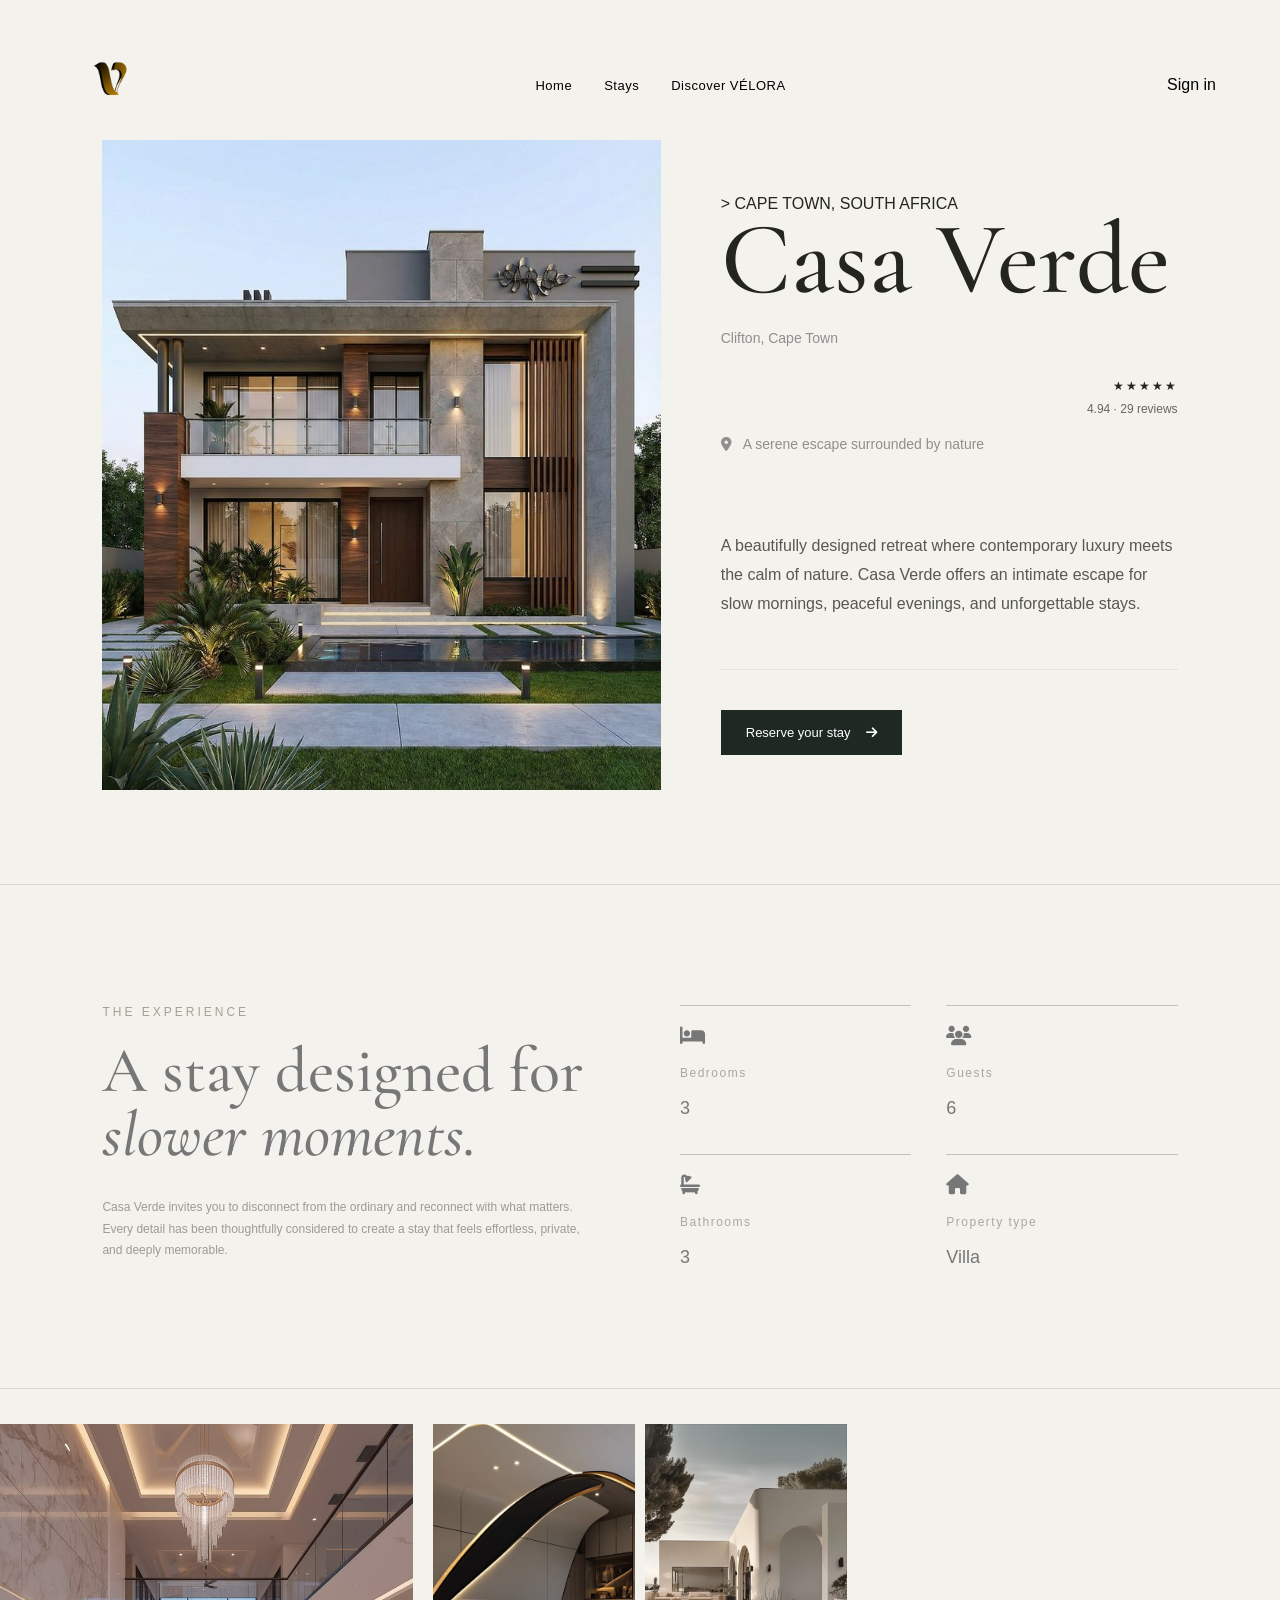
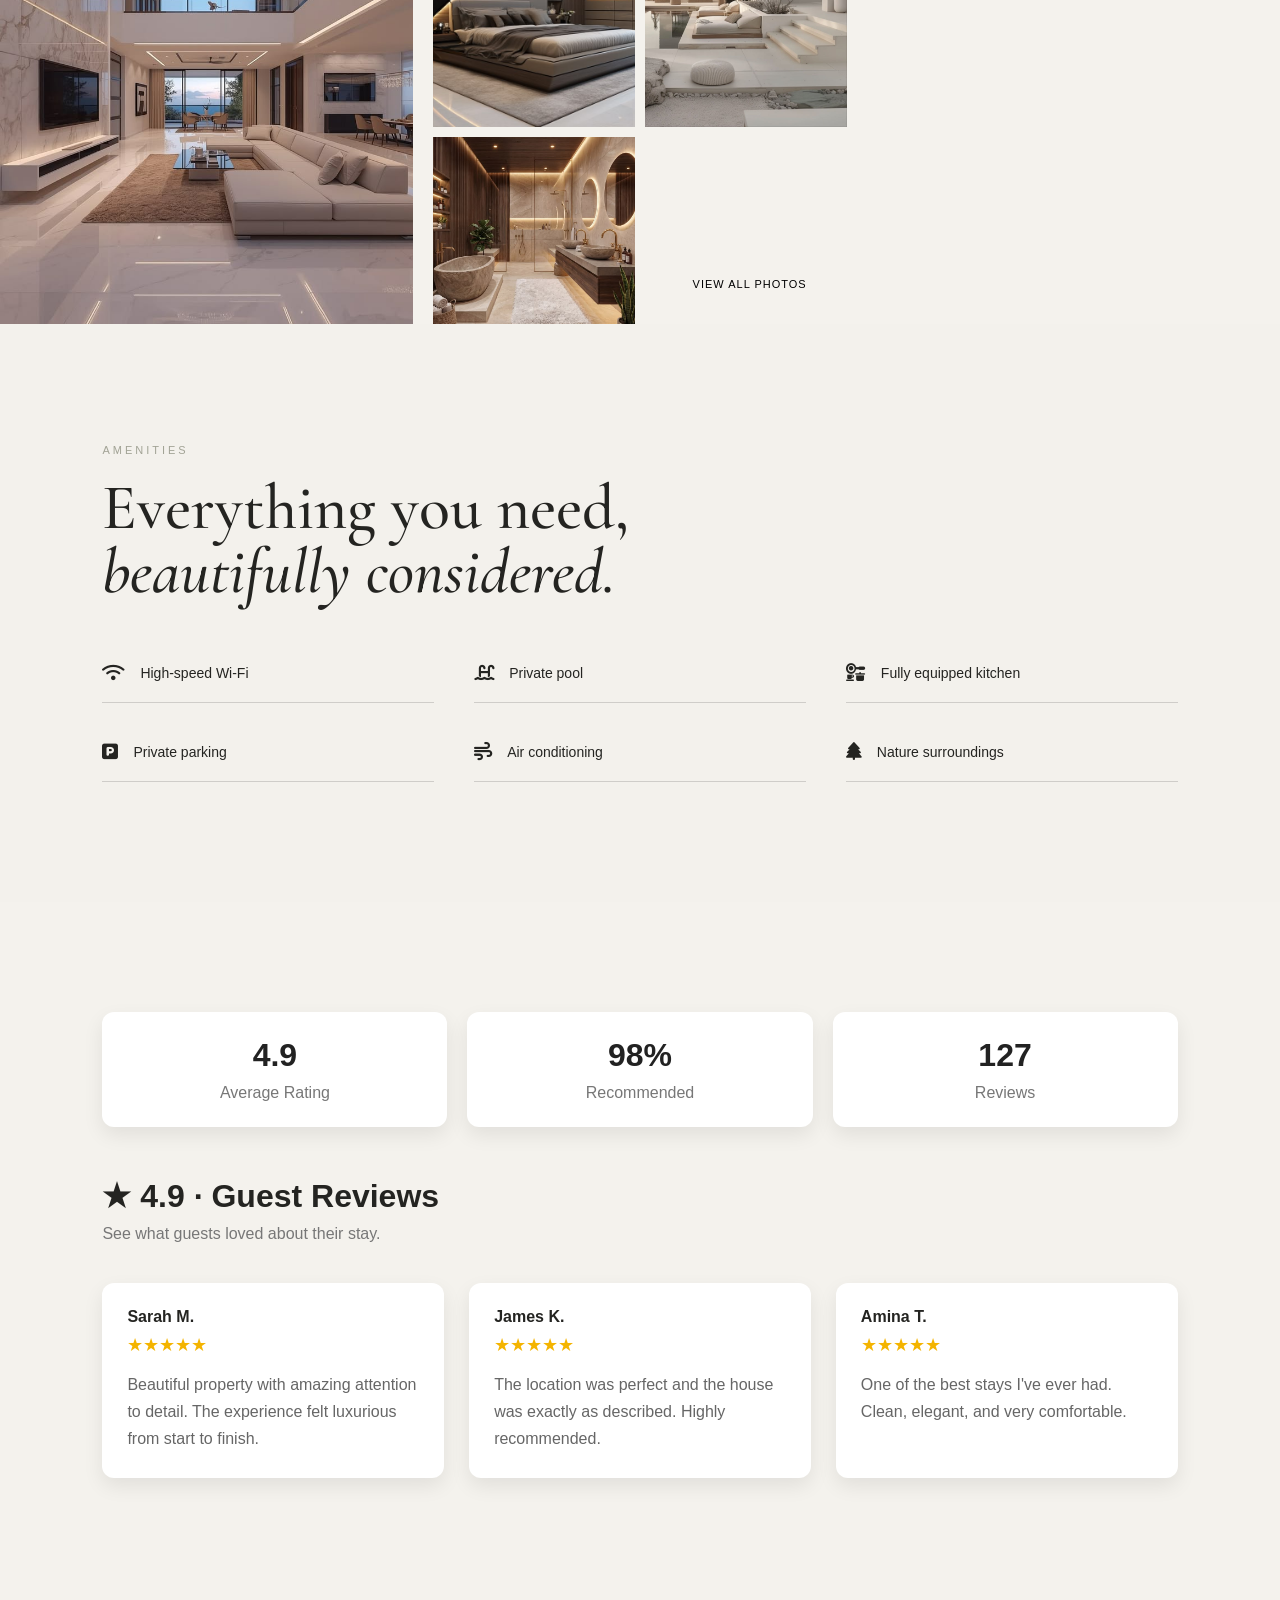
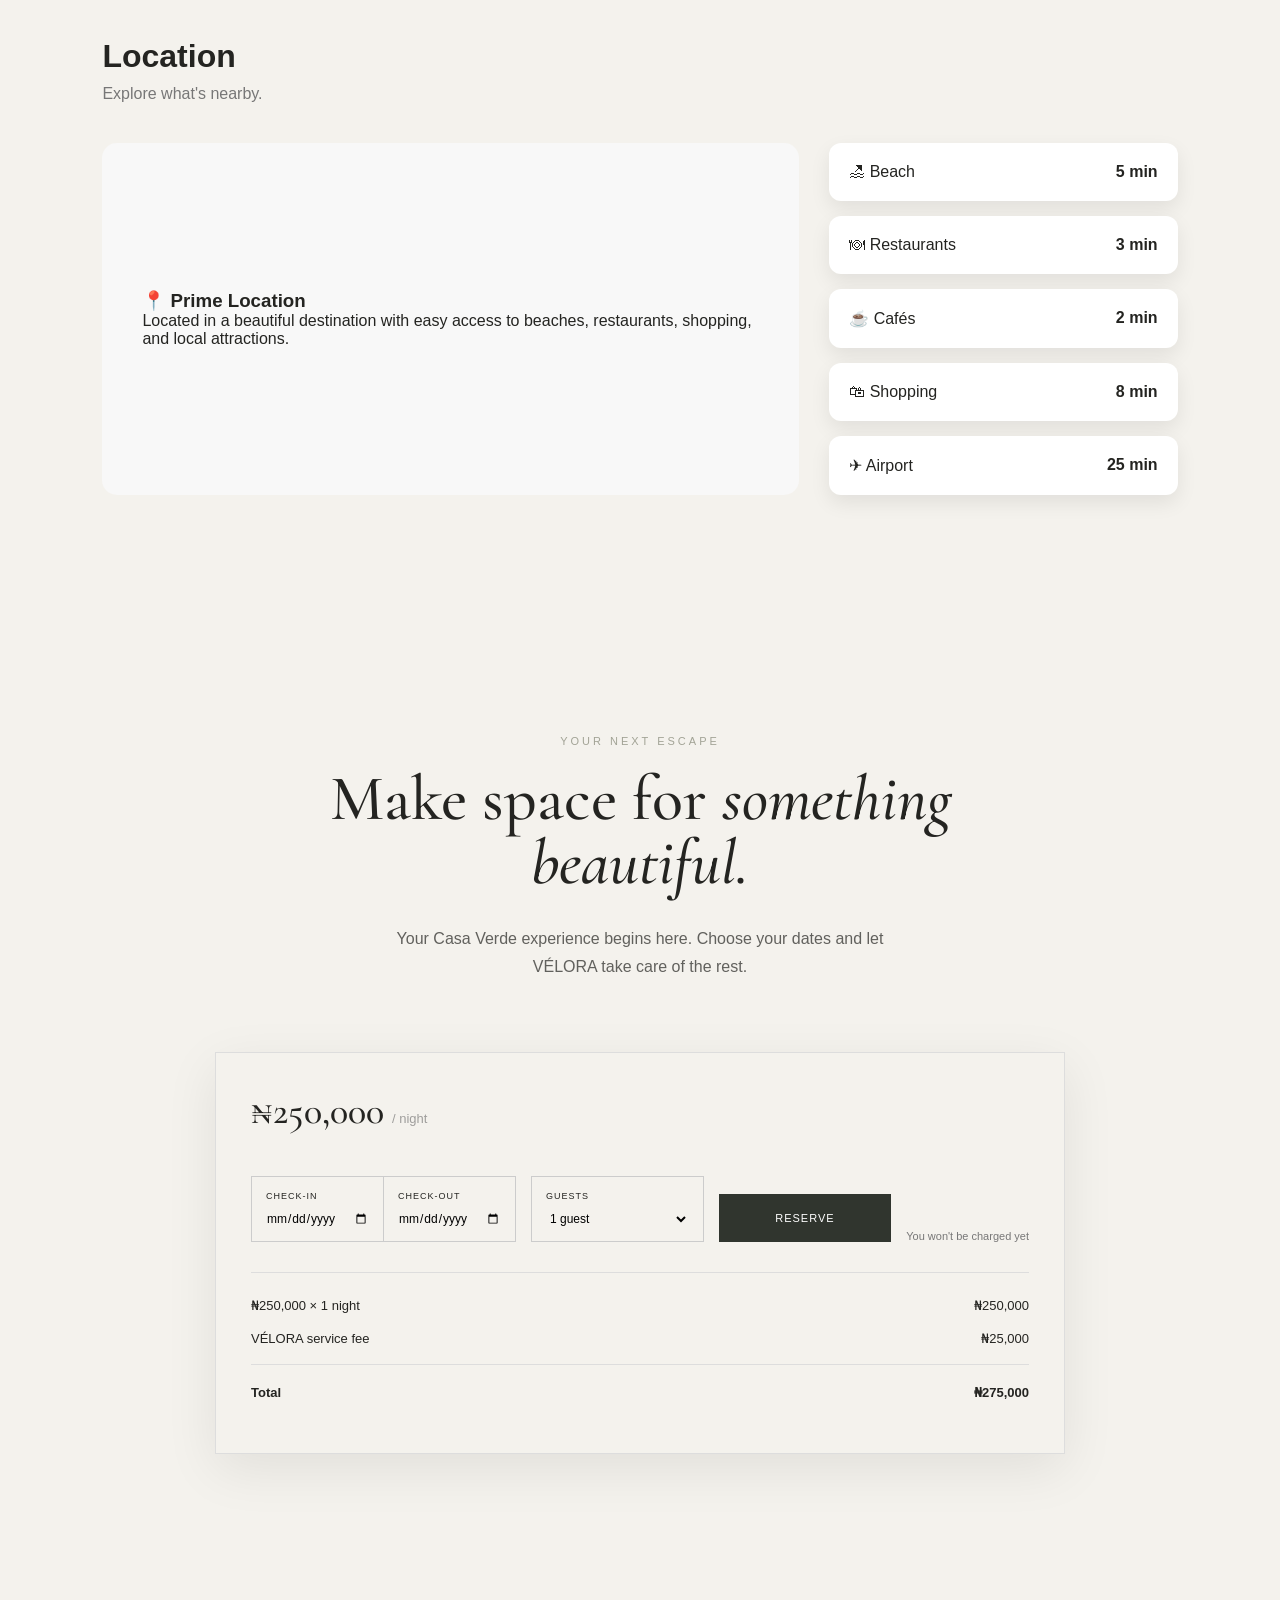
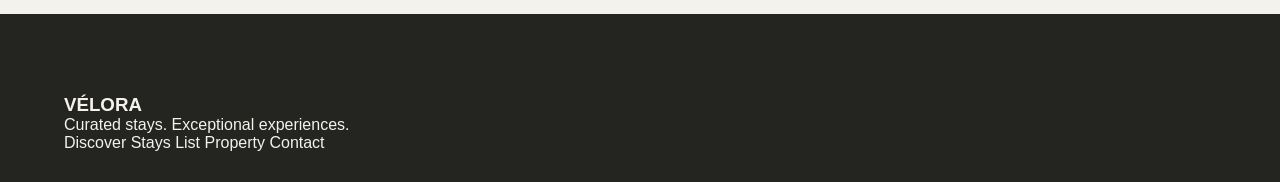
==== commit dcf216a9: "Fixed logo alignment" ====
--- a/casa-verde.html
+++ b/casa-verde.html
@@ -24,10 +24,10 @@
     <!-- HEADER -->
     <header class="navbar2">
 
-                   <div class="logo"><img src="logo-removebg-preview.png" class="logm"> <span class="logt">É L O R A</span></div>
+                   <div class="logo"><img src="logo-removebg-preview.png" class="logm"></div>
 
         <nav class="nav-links">
-            <a href="velora.html">Home</a>
+            <a href="index.html">Home</a>
             <a href="stays.html">Stays</a>
             <a href="discover.html">Discover VÉLORA</a>
         </nav>
--- a/velora.css
+++ b/velora.css
@@ -87,6 +87,7 @@
     display: flex;
     align-items: center;
   gap: 3px;
+  flex-direction: row;
 }
 .logm{
     margin-top: 32px;
@@ -95,6 +96,8 @@
     
 }
 .logt{
+    display: flex;
+    flex-direction: row;
     font-size: 32px;
 margin-left: -22px;
 padding-left: 0;
@@ -1216,7 +1219,9 @@
 body.loaded {
     opacity: 1;
 }
-
+.log{
+    bottom: 30px;
+}
 /* =========================
    STAYS PAGE
 ========================= */
